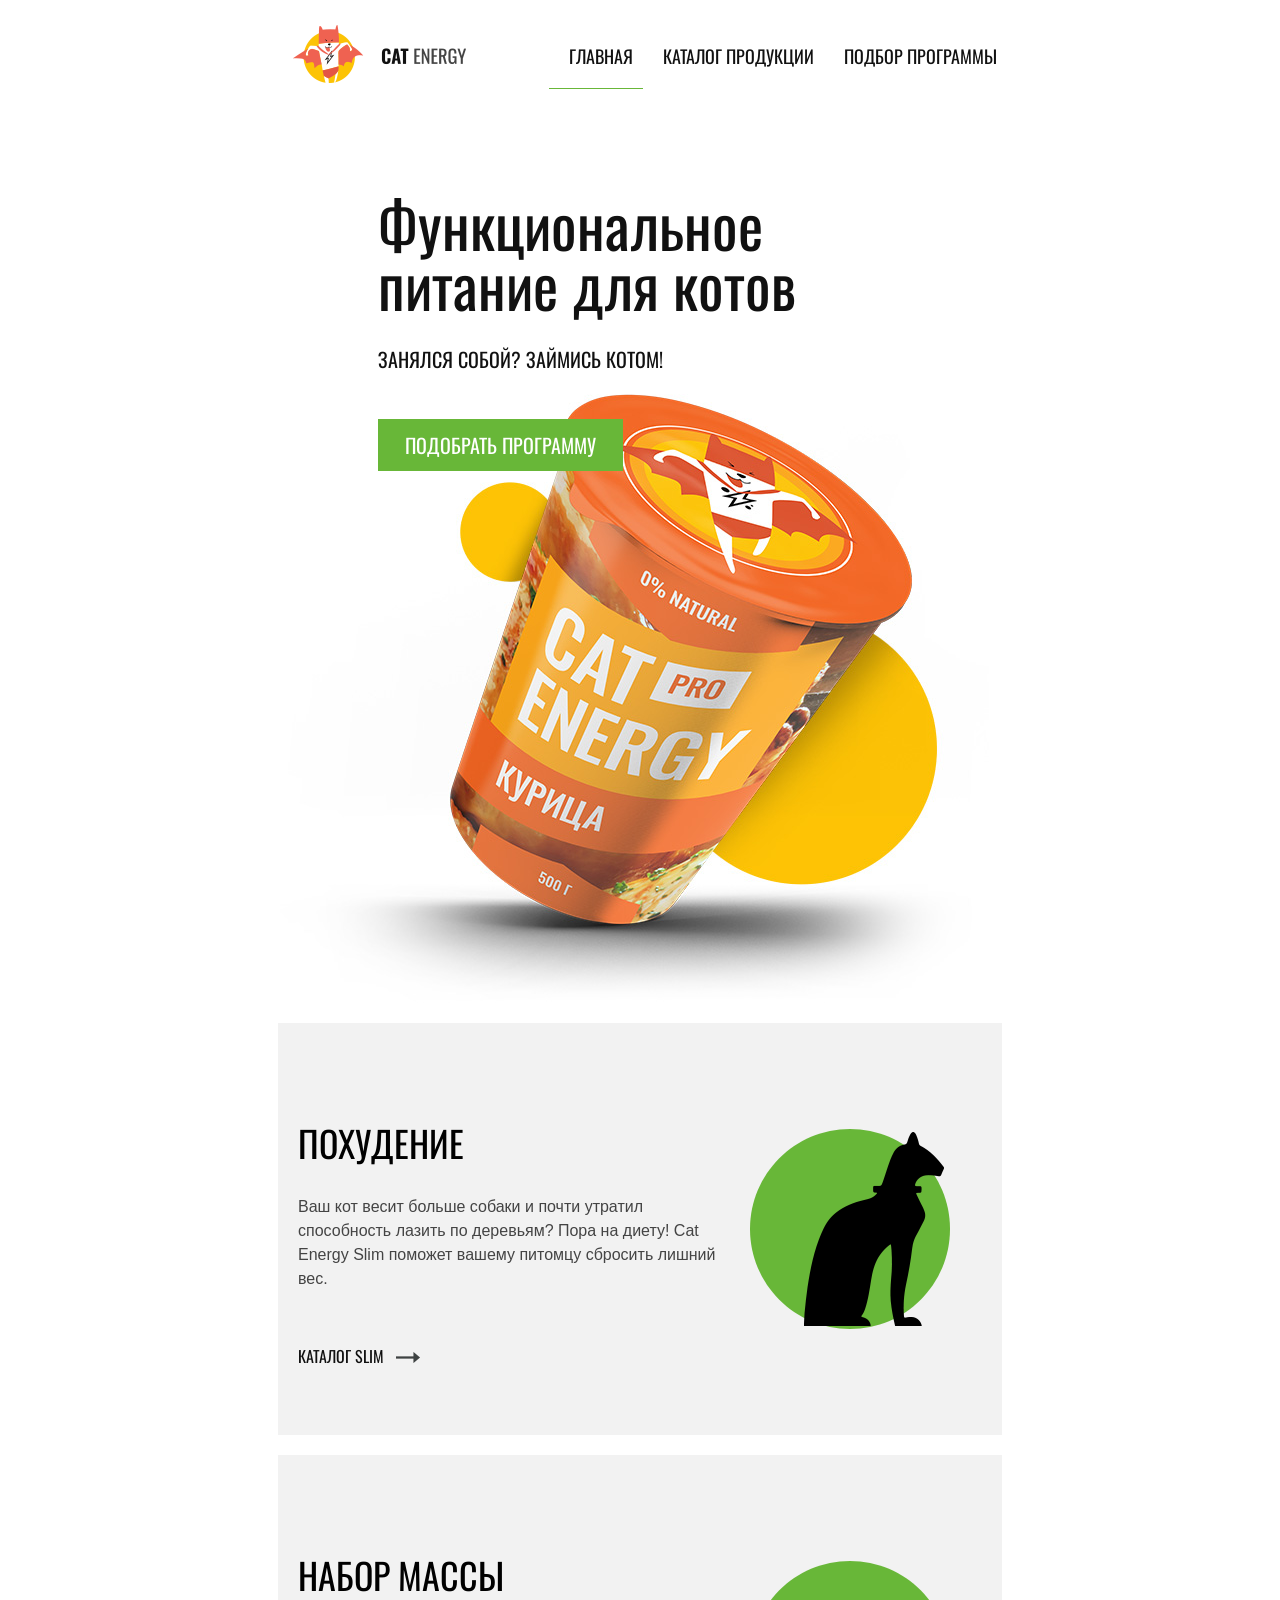
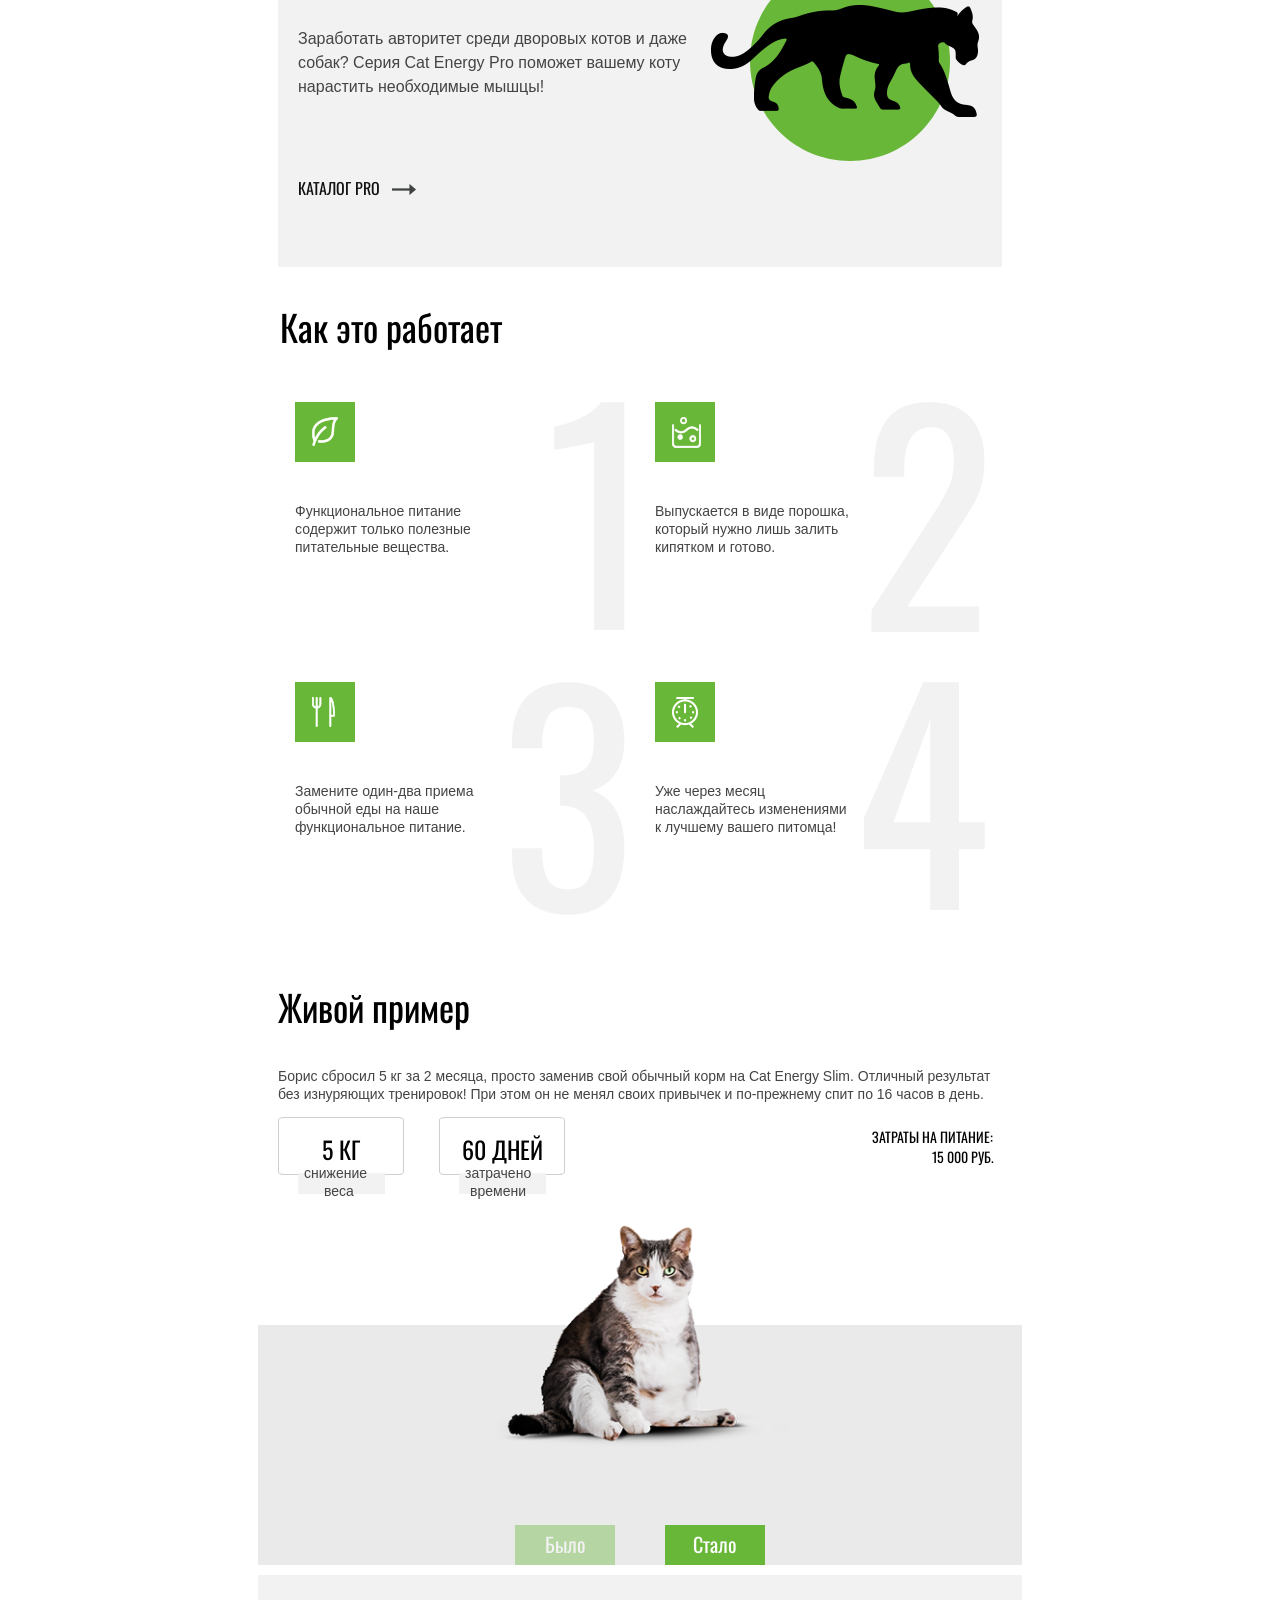
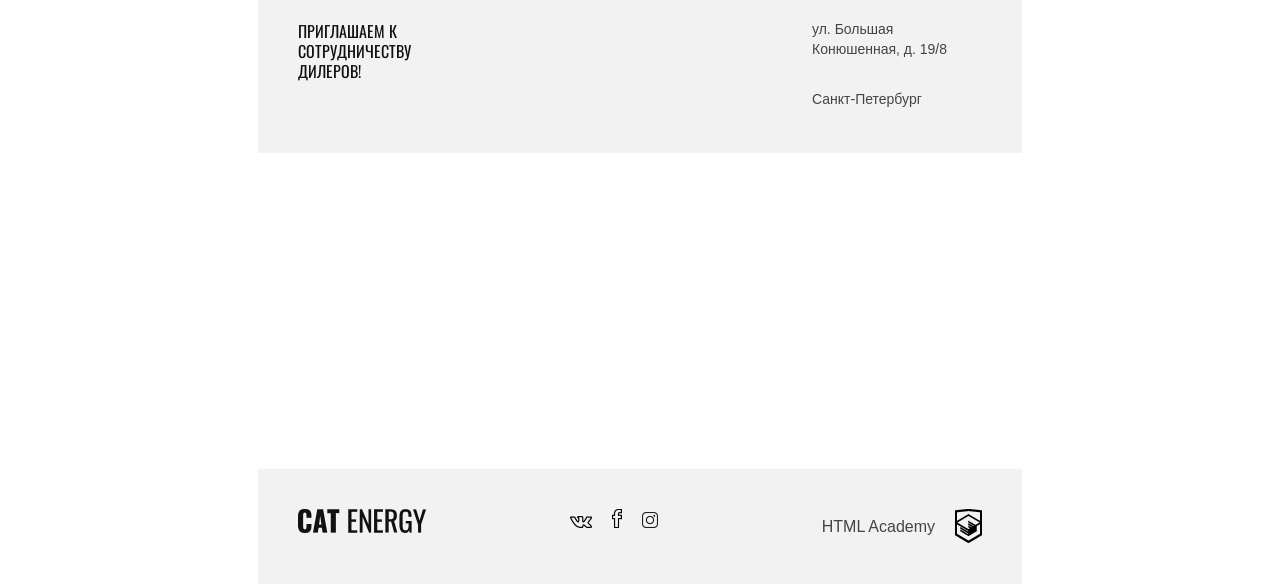
==== index.html @ 86764c68 "Add files via upload" ====
<!DOCTYPE html>
<html lang="ru">
<head>
    <meta charset="UTF-8">
    <link rel="stylesheet" href="css/normalize.css">
    <link rel="stylesheet" href="css/style.css">
    <meta name="viewport" content="width=device-width, initial-scale=1">
    <link href="https://fonts.googleapis.com/css2?family=Oswald:wght@200;300;400;500;600;700&display=swap" rel="stylesheet"> 
    <title>Cat Energy</title>
</head>
<body>
    <div class="page-container">
<header class="header">
    <ul class="header-list">
        <li><a href="#" class="main-logo"></a></li>
        <li><a href="#" class="title-logo"><img src="img/logo-mobile-header.svg" alt="Логотип"></a></li>
        <li><a href="#" class="menu-logo"><img src="img/mobile-menu.svg" alt="Открыть" class="menu-open"></a>
            <a href="#"><img src="img/m-close.svg" width="24" height="18" alt="Закрыть" class="menu-close"></a>
        </li>
    </ul>

    <nav class="main-nav">
        <ul class="main-nav-list">
            <li class="active"><a href="#">Главная</a></li>
            <li><a href="catalog.html">Каталог продукции</a></li>
            <li><a href="program.html">Подбор программы</a></li>
        </ul>
    </nav>

</header>




<main class="main-content">
    <section class="main-info">
        <header class="main-info-header">
            <h2>Функциональное питание для котов</h2>
            <p>Занялся собой? Займись котом!</p>
        </header>
        <footer class="main-info-footer">
            <a href="program.html"><button type="button">Подобрать программу</button></a>
        </footer>
        <img src="img/main-info-bg.png" alt="Cat Energy" class="main-info-pic">
    </section>
     <section class="categories">
        <ul>
            <li>
                <h2>Похудение</h2>
                <p>Ваш кот весит больше собаки и  
                    почти утратил способность лазить  по деревьям? 
                    Пора на диету! Cat Energy Slim поможет вашему  питомцу сбросить лишний вес.
                </p>
                <a href="catalog.html">Каталог Slim</a>
            </li>
            <li>
                <h2 class="add-pant">Набор массы</h2>
                <p>Заработать авторитет среди дворовых котов и даже собак?
                    Серия Cat Energy Pro поможет вашему коту нарастить необходимые мышцы!
                </p>
                <a href="catalog.html">Каталог Pro</a>
            </li>
        </ul>
    </section>
    <section class="advantages">
        <h2>Как это работает</h2>
        <ul>
            <li>
                <p>Функциональное питание содержит только полезные питательные вещества.</p>
            </li>
            <li>
                <p>Выпускается в виде порошка, который нужно лишь залить кипятком и готово.</p>
            </li>
            <li>
                <p>Замените один-два приема обычной еды на наше функциональное питание.</p>
            </li>
            <li>
                <p>Уже через месяц наслаждайтесь изменениями к лучшему вашего питомца!</p>
            </li>
        </ul>
    </section>
    <section class="example">
        <h2>Живой пример</h2>
        <p>Борис сбросил 5 кг за 2 месяца, просто заменив свой обычный корм на Cat Energy Slim. 
           Отличный результат без изнуряющих тренировок! 
           При этом он не менял своих привычек и по-прежнему спит по 16 часов в день. </p>
        <div class="example-box">
            <div class="box-border">
                <h2>5 кг</h2>
                <p>снижение <span>веса</span></p>
                <img class="back" src="img/grey_back.png">
            </div>
            <div class="box-border">
                <h2>60 дней</h2>
                <p>затрачено <span class="right">времени</span></p>
                <img class="back" src="img/grey_back.png">
            </div>
        </div>
        <h4>Затраты на питание: <span>15 000 руб.</span></h4>
        <div class="images-frame">
            <img class="before" src="/img/before-mobile.png" width="300"  alt="">
            <img class="after" src="/img/after-mobile.png" width="300"  alt="">
        </div>
    </section>
        <div class="mack"></div>
        <div class="slider">
            <div class="wrapper">
            <button type="button" class="before-button" disabled>Было</button>
            <button type="button" class="after-button">Стало</button>
            </div>
        </div>
    <section class="contacts">
            <div class="contacts-info">
                <h3>приглашаем  к сотрудничеству дилеров!</h3>
                <p>ул. Большая Конюшенная, д. 19/8 <span>Санкт-Петербург</span></p>
            </div>
    </section>   
    <section>
        <div class="contacts-map">
            <iframe src="https://www.google.com/maps/embed?pb=!1m18!1m12!1m3!1d1998.6037872533216!2d30.320858716104354!3d59.93871648187625!2m3!1f0!2f0!3f0!3m2!1i1024!2i768!4f13.1!3m3!1m2!1s0x4696310fca145cc1%3A0x42b32648d8238007!2z0JHQvtC70YzRiNCw0Y8g0JrQvtC90Y7RiNC10L3QvdCw0Y8g0YPQuy4sIDE5LzgsINCh0LDQvdC60YIt0J_QtdGC0LXRgNCx0YPRgNCzLCAxOTExODY!5e0!3m2!1sru!2sru!4v1588939594058!5m2!1sru!2sru"
               frameborder="0" style="border:0;" allowfullscreen="yes" aria-hidden="false" tabindex="0">
            </iframe>
        </div>
    </section>
</main>

<footer class="footer">
    <ul class="main-list">
        <li><a href="#"> <img src="/img/footer-logo.svg" alt="Cat Energy"></a></li>
        <li>
            <a href="#"> <img src="/img/m-vk.svg"></a>
            <a href="#"> <img src="/img/m-fb.svg"></a>
            <a href="#"> <img src="/img/m-insta.svg"></a>
        </li>
        <li><span>HTML Academy</span>
            <a href="#"> <img src="/img/htmlacademy.svg"></a>
        </li>
          
    </ul>
</footer>
<script src="js/script.js"></script>
</div>
</body>
</html>
---- css/style.css ----
html, body{
    padding: 0;
    margin: 0;
    min-width: 320px;
    font-family: 'Oswald', sans-serif;
    font-size: 20px;
    font-weight: 500;
    line-height: 20px;
}
input{
    border-style: solid;
    padding: 5px 20px;
}

.header-list{
    display: flex;
    justify-content: space-between;
    align-items: center;
    margin:0;
    padding:0;
}
.header li{
    list-style: none;
    margin: 0;
    padding: 0;
}
.header-list{
    height: 65px;
}
.header-list a{
    display: block;
}
.main-nav{
    min-height: 195px;
    display:none;
}
.main-nav-list{
   padding: 0;
   margin: 0;
}
.header-list li:last-child{
    position: relative;
    padding-top: 23px;
    padding-bottom: 24px;
    padding-right: 20px;
}
.header-list li:first-child{
    padding-top: 11px;
    padding-bottom: 16px;
    padding-left: 20px;
}
.menu-close{
    display: none;
}
.active{
    border-bottom: 1px solid  #68b738;
}
.main-nav-list a{
    display: block;
    padding: 20px;
    background-image: url(/img/border.svg);
    background-repeat: repeat-x;
    height: 24px;
    text-align: center;
    text-decoration: none;
    color: #111111;
    text-transform: uppercase;
}
.main-nav-list a:hover{
    opacity: 0.6;
}
.main-nav-list a:active{
    border-bottom: 1px solid #b3db9b;
}

.main-info{
    min-height: 480px;
    position: relative;
}
.main-info-header{
    min-height: 305px;
    border: 1px solid #65a93c;
    background: url(/img/main-info-back.png);
    background-repeat: no-repeat;
    background-position: center;
    background-color: #65a93c;
}
.main-info-header h2{
    text-align: center;
    width: 270px;
    margin: 0 auto;
    height: 74px;
    color: #ffffff;
    font-size: 36px;
    font-weight: 400;
    line-height: 36px;
    margin-top: 29px;
    margin-bottom: 19px;
}
.main-info-header p{
    width: 198px;
    height: 16px;
    color: #ffffff;
    font-size: 14px;
    font-weight: 400;
    line-height: 14px;
    text-transform: uppercase;
    margin: 0 auto;
}
.main-info-footer{
    min-height: 175px;
}
.main-logo{
    background-image: url(/img/logo.svg.svg);
    background-repeat: no-repeat;
    width: 33px;
    height: 38px;
}
.main-logo:hover{
    opacity: 0.8;
}
.main-logo:active{
    opacity: 0.6;
}
.main-info button{
    position: absolute;
    width: 280px;
    height: 40px;
    color: #ffffff;
    background-color: #68b738;
    border: none;
    top: 440px;
    left: 50%;
    margin-left: -140px;
    cursor: pointer;
    text-transform: uppercase;
}
.main-info-pic{
    position: absolute;
    left: 50%;
    top: 167px;
    margin-left: -140px;
}
.categories ul{
    margin: 20px;
    padding:  0;
}
.categories li{
    background: #f2f2f2;
    list-style: none;
    padding:20px;
    margin-top: 20px;
}

.categories li h2{
    font-size: 24px;
    font-weight: 400;
    min-height: 55px;
    line-height: 37.02px;
    text-transform: uppercase;
    text-align: center;
    background: url(/img/categories-cat.svg),
                url(/img/Ellipse_1_copy.png);
    background-repeat: no-repeat;
    background-position: 10px 0,  5px;
}
.categories .add-pant{
    padding-left: 45px;
    background: url(/img/categories-pant.png),
                url(/img/Ellipse_1_copy.png);
    background-repeat: no-repeat;
    background-position: 0px 10px, 10px 0;
}
.categories p{
    color: #444444;
    font-family: "Arial";
    font-size: 14px;
    font-weight: 400;
    line-height: 18px;
}
.categories a{
    display: block;
    text-decoration: none;
    color: #111111;
    font-size: 16px;
    font-weight: 400;
    line-height: 16px;
    text-transform: uppercase;
    border-top: 1px solid #dadada;
    padding-top: 20px;
}
.categories a::after{
    content: url(/img/right-arrow-long.svg.svg);
    padding-left: 12px;
}
.categories a:hover::after{
    content: url(/img/right-arrow-verylong.svg);
}
.advantages{
    padding: 0 22px;
    min-height: 373px;
}
.advantages ul{
    margin: 0;
    padding: 0;
}
.advantages li{
    list-style: none;
    height: 72px;
    background-image: url(/img/advantage-1.png.png),
                      url(/img/green_back.png);
    background-repeat: no-repeat;
    padding-left: 80px;
    background-position: 17px 15px, 0 0;
}
.advantages li:nth-child(2){
    background-image: url(/img/andvantage-2.png.png),
                      url(/img/green_back.png);
}
.advantages li:nth-child(3){
    background-image: url(/img/advantage-3.png.png),
                      url(/img/green_back.png);
}
.advantages li:nth-child(4){
    background-image: url(/img/advantage-4.png.png),
                      url(/img/green_back.png);
}
.advantages h2{
    font-size: 36px;
    font-weight: 400;
    line-height: 60px;
}
.advantages p{
    color: #444444;
    font-family: 'Roboto', sans-serif;
    font-size: 14px;
    font-weight: 400;
    line-height: 18px;
    
}
.example{
    background-color: #f2f2f2;
    padding: 0 20px;
}
.example h2{
    font-size: 36px;
    font-weight: 400;
    line-height: 60px;
}
.example p{
    color: #444444;
    font-family: "Arial";
    font-size: 14px;
    font-weight: 400;
    line-height: 18px;
}
.example-box{
    display: flex;
    min-width: 260px;
    justify-content: space-between;
}

.example h4{
    font-size: 14px;
    font-weight: 400;
    line-height: 20px;
    width: 200px;
    text-transform: uppercase;
    margin-top: 58px;
    margin-left: auto;
    margin-right: auto;
}
.box-border{
    border: 1px solid #cfcfcf;
    border-radius: 5%;
    width: 124px;
    height: 56px;
    display: inline-block;
    position: relative;
}
.box-border h2{
    font-size: 24px;
    font-weight: 400;
    line-height: 24px;
    text-align: center;
    text-transform: uppercase;
}
.box-border p{
    position: absolute;
    top: 32px;
    z-index: 1;
    width: 30px;
    left: 25px;
}
.box-border p span{
    margin-left: 20px;
}
.box-border .right{
    margin-left: 5px;
}
.back{
    position: absolute;
    top: 55px;
    left: 50%;
    margin-left: -43px;

}
.images-frame{
    width: 300px;
    margin: 0 auto;
    position: relative;
}
.before,
.after{
    position: absolute;
}
.after{
    display: none;
}
.slider{
    max-width: 250px;
    margin: 0 auto;
    display: flex;
    justify-content: space-between;
}
.after-button,
.before-button{
    margin-top: 290px;
    cursor: pointer;
    border: none;
    width: 100px;
    height: 40px;
    color: #ffffff;
    background-color: #68b738;
}
.before-button{
    opacity: 0.4;
}
.wrapper{
    width: 100%;
    display: flex;
    justify-content: space-between;
}
.contacts{
    min-width: 277px;
    margin: 10px auto;
    padding: 30px 20px;
    background: #f2f2f2;
}

.contacts-info{
    display: flex;
    justify-content: space-around;
}
.contacts-info h3{
    width: 123px;
    color: #111111;
    font-size: 16px;
    font-weight: 400;
    line-height: 20px;
    text-transform: uppercase;
}
.contacts-info p{
    width: 134px;
    color: #444444;
    font-family: "Arial";
    font-size: 14px;
    font-weight: 400;
    line-height: 20px;
}
.contacts-map iframe{
    height: 300px;
    width: 100%;
}
.footer{
    min-width: 320px;
    margin: 0 auto;
    min-height: 236px;
    background:#f2f2f2;
    
}
.footer ul{
    margin: 0;
    padding: 0;
}
.footer li{
    list-style: none;
    padding: 40px;
    border-bottom: 1px solid #dadada;
}
.main-list > li:first-child{
    text-align: center;
    height: 33.33333%;
}
.main-list > li:nth-child(2){
    display: flex;
    justify-content: space-around;
}
.main-list > li:last-child{
    display: flex;
    justify-content: space-between;
}
.main-list span{
    color: #444444;
    font-family: "Arial";
    font-size: 16px;
    font-weight: 400;
    line-height: 16px;
}
.programm-select h1{
    font-family: 'Oswald';
    font-size: 36px;
    font-weight: 400;
    line-height: 60px;
}
.programm-select p{
    font-size: 14px;
    font-weight: 400;
    line-height: 18px;
    text-transform: uppercase;
}
.programm-select{
    padding-left: 20px;
}
.programm-select input[type="text"],
.programm-select input[type="tel"],
.programm-select input[type="email"]{
    flex-grow: 1;
    padding-left: 10px;
    font-size: 14px;
    font-weight: 400;
    line-height: 18px;
    text-transform: uppercase;
}
.programm-select input[type="checkbox"],
.programm-select input[type="radio"]{
    margin-right: 15px;
}
.programm-select label{
    display: flex;
    align-items: center;
}
.main-form{
    padding-right: 20px;
}
.custom-checkbox,
.custom-radio{
    position: absolute;
    z-index: -1;
    opacity: 0;
}
.custom-checkbox+label{
    display: inline-flex;
    align-items: center;
    user-select: none;
}
.custom-checkbox+label::before{
    content: '';
    display: inline-block;
    width: 30px;
    height: 30px;
    flex-shrink: 0;
    flex-grow: 0;
    border: 1px solid #cdcdcd;
    margin-right: 1em;
    background-repeat: no-repeat;
    background-position: center center;
    background-size: 50% 50%;
}
.custom-checkbox:checked+label::before{
    background-image: url(/img/tick.png)
}
.custom-checkbox:not(:disabled):not(:checked)+label:hover::before{
    border: 1px solid #bababa;
}
.custom-radio{
    position: absolute;
    z-index: -1;
    opacity: 0;
}

.custom-radio+label{
    display: inline-flex;
    align-items: center;
    user-select: none;
}
.custom-radio+label::before{
    content: '';
    display: inline-block;
    width: 30px;
    height: 30px;
    flex-shrink: 0;
    flex-grow: 0;
    border: 1px solid #cdcdcd;
    border-radius: 50%;
    margin-right: 1em;
    background-repeat: no-repeat;
    background-position: center center;
    background-size: 50% 50%;
}
.custom-radio:checked+label::before {
    background-image: url(/img/radiobutton.svg);
}
.custom-radio:not(:disabled):not(:checked)+label:hover::before{
    border: 1px solid #bababa;
}
.programm-select .wrap{
    border-top: 1px solid #ededed;
}
.programm-select h3{
    font-size: 24px;
    font-weight: 400;
    line-height: 24px;
    margin-bottom: 30px;
    display: flex;
}
.programm-select h3::after{
    content: " ";
    width: 120px;
    height: 3px;
    display: flex;
    background-color: #68b738;
    flex-grow: 1;
    margin-left: 25px;
    margin-top: 13px;
}
.programm-select button{
    width: 280px;
    height: 40px;
    background-color: #68b738;
    border: none;
    color: #ffffff;
    font-size: 16px;
    font-weight: 400;
    line-height: 20px;
    text-transform: uppercase;
    cursor: pointer;
}
.about{
    display: flex;
    flex-grow: 1;
    min-height: 150px;
}
.about-inner{
    padding-bottom: 100px;
}
.programm-select input[type="tel"]{
    background-image: url(/img/phone.svg.png);
    background-repeat: no-repeat;
    background-position: 100% 50%;
}
.programm-select input[type="email"]{
    background-image: url(/img/mail.svg.svg);
    background-repeat: no-repeat;
    background-position: 100% 50%;
}
.catalog-list{
    margin: 0;
    padding: 0;
}
.catalog-item{
    height: 210px;
    border-top: 1px solid #ededed;
    margin-top: 20px;
    list-style: none;
    background-repeat: no-repeat;
    background-position: 20px 0;
    position: relative;
}
.catalog h1{
    font-family: Oswald;
    font-size: 36px;
    font-weight: 400;
    line-height: 60px;
    margin-left: 20px;
}
.catalog-list h5{
    font-size: 16px;
    font-weight: 400;
    line-height: 20px;
    text-transform: uppercase;
    float: right;
    clear: both;
    width: 80px;
    margin-right: 90px;
}
.catalog-list table{
    border-collapse: collapse;
    width: 150px;
    margin-right: 20px;
    float: right;
    clear: both; 
}
.catalog-item button{
    position: absolute;
    bottom: 0;
    width: 280px;
    height: 40px;
    background-color: #68b738;
    border: none;
    color: white;
    left: 50%;
    margin-left: -140px;
    font-size: 16px;
    font-weight: 400;
    line-height: 20px;
    text-transform: uppercase;
    cursor: pointer;
}
.catalog-item:last-child button{
    width: 280px;
    height: 40px;
    background-color: #f2f2f2;
    color: #444444;
}
.catalog-item:last-child h5{
    width: 100%;
    font-size: 16px;
    font-weight: 400;
    line-height: 20px;
    text-transform: uppercase;
    text-align: center;
    float: none;
    margin-top: 83px;
}
.catalog-item:last-child p{
    color: #444444;
    font-family: "Arial";
    font-size: 12px;
    font-weight: 400;
    line-height: 16px;
    text-align: center;
}
.catalog-list td{
    height: 11px;
    color: #444444;
    font-family: "Arial";
    font-size: 12px;
    font-weight: 400;
    line-height: 16px;
}
.catalog-list td:nth-child(2n){
   text-align: end;
}
.catalog img{
    display: none;
}
.item1{
    background-image: url(/img/catalog-1-mobile.png);
}
.item2{
    background-image: url(/img/catalog-2-mobile.png);
}
.item3{
    background-image: url(/img/catalog-3-mobile.png);
}
.item4{
    background-image: url(/img/catalog-4-mobile.png);
}
.item5{
    background-image: url(/img/catalog-5-mobile.png);
}
.item6{
    background-image: url(/img/catalog-6-mobile.png);
}
.item7{
    background-image: url(/img/catalog-7-mobile.png);
}
.item8{
    background-image: url(/img/plus-mobile.svg.svg);
    background-position: 50% 30px;
}
.extra h3{
    color: #111111;
    font-size: 24px;
    font-weight: 400;
    line-height: 24px;
    margin-left: 20px;
}
.extra h5{
    display: inline-block;
    color: #222222;
    font-size: 16px;
    font-weight: 400;
    line-height: 16px;
    text-transform: uppercase;
    margin-bottom: 5px;
}

.extra p{
    width:100%;
    color: #444444;
    font-family: "Arial";
    font-size: 14px;
    font-weight: 400;
    line-height: 14px;
}
.extra span{
    float: right;
}
.extra button{
    width: 100%;
    height: 40px;
    background-color: #68b738;
    color: #ffffff;
    font-size: 16px;
    font-weight: 400;
    line-height: 20px;
    text-transform: uppercase;
    border: none;
    cursor: pointer;
}
.extra ul{
    margin: 0;
    padding: 0;
    padding-right: 20px;
    padding-left: 20px;
}
.extra li{
    list-style: none;
    border-top: 1px solid #cdcdcd;
    margin-top: 20px;
}
.extra li:last-child{
    background: url(/img/gift.png),
                url(/img/gift-photo-mobile.jpg);
    background-repeat: no-repeat;
    background-position: 50% 60px, 0 0;
    min-height: 289px;
    width: 280px;
    margin: 0 auto;
    margin-top: 40px;
    border-top: 1px solid #cdcdcd;
}
.extra li:last-child p{
    width: 200px;
    color: #ffffff;
    font-family: "Arial";
    font-size: 16px;
    font-weight: 400;
    line-height: 20px;
    text-align: center;
    margin-top: 65%;
    margin-left: 40px;
}
.extra h3{
    display: flex;
}
.extra h3::after{
    content: " ";
    width: 10px;
    height: 3px;
    display: flex;
    background-color: #68b738;
    flex-grow: 1;
    margin-left: 25px;
    margin-top: 13px;
}



@media screen and (min-width: 768px){
    .page-container{
        width: 764px;
        margin: 0 auto;
    }
    .main-nav{
        min-height: 70px;
        display: block !important;
    }
    .header-list li:first-child{
        width:100px;
    }
    .header-list li:last-child{
        display: none;
    }
    .header-list li:nth-child(2){
        display: none;
    }
    .main-logo{
        background-image: url(/img/logo-tablet.svg);
        background-repeat: no-repeat;
        background-size: cover;
        width: 173px;
        height: 58px;
        margin-right: 96px;
    }    
    .header{
        display: flex;
        margin-top: 24px; 
        margin-right: 15px;
        margin-left: 15px;
        justify-content: space-between;
        font-size: 18px;
        font-weight: 400;
        line-height: 24.86px;
        
    }
    .main-nav-list{
       display: flex;
       justify-content: space-between;
    }
    .main-nav-list a:last-child{
        padding-right: 10px;
    }
    .main-nav-list a{
        background-image: none;
        
    }
    .main-info-footer{
        border:none;
    }
    .main-info-header{
        min-height: 305px;
        background: none;
        color: black;
        border: none;
    }
    .main-info-header h2{
        width: 450px;
        height: 122px;
        color: #111111;
        font-size: 60px;
        font-weight: 400;
        line-height: 60px;
        margin-left: 120px;
        text-align: initial;
        margin-bottom: 33px;
    }
    .main-info-header p{
        width: 340px;
        height: 22px;
        color: #111111;
        font-size: 20px;
        font-weight: 400;
        line-height: 20px;
        text-transform: uppercase;
        margin-left: 120px;
    }
    .main-info-pic{
        display: none;
    }
    .main-info{
        min-height: 809px;
        margin-top: 100px;
        background: url(/img/main-info-bg-tablet.svg);
        background-repeat: no-repeat;
        background-position: 40% 200px;
    }
    .main-info button{
        position: absolute;
        width: 245px;
        height: 52px;
        color: #ffffff;
        font-size: 20px;
        font-weight: 400;
        line-height: 20px;
        text-transform: uppercase;
        left: 260px;
        top: 225px;
    }
    .categories li{
        min-height: 372px;
        background-image:  url(/img/cat200.png),
                           url(/img/ellipse2.png);
        background-repeat: no-repeat;
        background-position: 90% 50%, 90% 50%;
    }
    .categories li:last-child{
        min-height: 372px;
        background-image:  url(/img/cat-pro200.png),
                           url(/img/ellipse2.png);
        background-repeat: no-repeat;
        background-position: 95% 50%, 90% 50%;
    }
    .categories li h2{
        width: 161px;
        height: 36px;
        font-size: 36px;
        font-weight: 400;
        line-height: 37.02px;
        background: none;
        padding-top: 81px;
        margin: 0;
    }
    .categories p{
        max-width: 430px;
        height: 88px;
        font-size: 16px;
        font-weight: 400;
        line-height: 24px;
        margin-bottom: 45px;
    }
    .categories .add-pant{
        padding-left: 0;
        width:250px;
        text-align: left;
        background: none;
    }
    .categories a{
        border: none;
    }
    
    .advantages ul{
        display: flex;
        flex-wrap: wrap;
        justify-content: space-between;
    }
    .advantages ul li{
        width: 250px;
        min-height: 250px;
        margin: 15px;
    }
    .advantages p{
        margin-top: 100px;
        margin-left: -80px;
        width: 200px;
    }
    .advantages li:nth-child(1){
        background-image: url(/img/advantage-1.png.png),
                          url(/img/green_back.png),
                          url(/img/1.png);
        background-position: 17px 15px, 0 0, 100% 0;
    }
    .advantages li:nth-child(2){
        background-image: url(/img/andvantage-2.png.png),
                          url(/img/green_back.png),
                          url(/img//2.png);
        background-position: 17px 15px, 0 0, 100% 0;
    }
    .advantages li:nth-child(3){
        background-image: url(/img/advantage-3.png.png),
                          url(/img/green_back.png),
                          url(/img/3.png);
        background-position: 17px 15px, 0 0, 100% 0;                  
    }
    .advantages li:nth-child(4){
        background-image: url(/img/advantage-4.png.png),
                          url(/img/green_back.png),
                          url(/img/4.png);
        background-position: 17px 15px, 0 0, 100% 0;
    }
    .box-border{
        display: inline-block;
        margin-right: 30px;
    }
    .slider{
        background: #eaeaea;
        max-width: 100%;
        margin-top: -100px;
    }
    .example-box{
        display: inline-block;
    }
    .example h4{
        float: right;
        margin-top: 10px;
        width:130px;
    }
    .example h4 span{
        margin-left: 60px;
    }
    .images-frame{
        margin-top: 50px;
  
    }
    .example{
        background: none;
    }
    .mack{
        width: 100%;
        height: 200px;
        background: white;
    }
    .before-button{
        margin-right: 20px;
    }
    .before-button,
    .after-button{
        margin-top: 200px;
    }
    .wrapper{
        width: 250px;
        margin: 0 auto;
    }
    .contacts-info{
        justify-content: space-between;
    }
    .contacts-info h3{
        width: 150px;
        padding-left: 20px;
    }
    .contacts-info p{
        width: 170px;
        padding-right: 20px;
    }
    .contacts-info p span{
        display: block;
        margin-top: 30px;
    }
    .main-list{
        display: flex;
        justify-content: space-between;
    }
    .footer{
        max-height: 150px;
        min-height: 0;
    }
    .footer li{
        border: none;
    }
    .main-list > li:nth-child(2) a{
        padding-right: 20px;
    }
    .main-list span{
        padding-right: 20px;
        display: block;
        margin-top: 10px;
    }
    .footer{
        margin-top:5px;
    }
   .programm-select h1{
        font-size: 60px;
        font-weight: 400;
        line-height: 60px;
        padding-left: 20px;
    }
    .programm-select h3{
        font-size: 36px;
        font-weight: 400;
        line-height: 36px;
    }
    .programm-select p{
        font-size: 20px;
        font-weight: 400;
        line-height: 30px;
        text-transform: uppercase;
        padding-left: 60px;
    }
    .programm-select h3::after{
        margin-top: 20px;
        width:100px;
    }
    .programm-select button + p{
        display: inline-block;
        margin-left: 60px;
        color: #444444;
        font-family: "Oswald";
        font-size: 16px;
        font-weight: 400;
        line-height: 16px;
    }
    .programm-select button{
        margin-left: 60px;
        cursor: pointer;
    }
    .tablet-wrap{
        display: flex;
        flex-wrap: wrap;
    }
    .tablet-wrap p{
       min-width: 30%;
    }
    .programm-select h3::before{
        content: " ";
        width: 50px;
        height: 3px;
        display: flex;
        background-color: #68b738;
        flex-grow: 0;
        margin-right: 25px;
        margin-top: 20px;
    }
    .catalog ul{
        display: flex;
        flex-wrap: wrap;
        justify-content: space-between;
    }
    .catalog h1{
        font-size: 60px;
        font-weight: 400;
        line-height: 60px;
        margin-left: 40px;
        margin-bottom: 140px;
    }
    .catalog-item{
        width: 324px;
        background: #f2f2f2;
        border: none;
        position: relative;
        min-height: 431px;
        margin-bottom: 140px;
        margin-left: 20px;
        margin-right: 20px;
    }
    .catalog-item:last-child{
        background: url(/img/plus.png);
        background-repeat: no-repeat;
        background-position:  133px 55px;
    }
    .catalog-item:last-child button{
        width: 250px;
    }
    .catalog-item:last-child h5{
        width: 110px;
        margin: 0 auto;
        margin-top: 166px;
        
    }
    .catalog-item:last-child p{
        width: 150px;
        margin-left: 80px;
    }  
    .catalog-list h5{
        float: none;
        text-align: center;
        margin-top: 165px;
        margin-right: 0;
        width: 110px;
        margin-left: 100px;
    }
    .catalog-item:nth-child(2n) h5{
        margin-left: 100px;
    }
    .catalog-item:nth-child(2n) img{
        margin-left: 100px;
        margin-left: -100px;
    }
    .catalog-list table{
        float: none;
        width: 250px;
        margin: 0 auto;
    }
    .catalog-list table td{
        border-bottom: 1px solid #cdcdcd;
        padding-top: 10px;
        padding-bottom: 5px;

    }
    .catalog-item button{
        bottom: 35px;
        width: 250px;
        left: 55%;
    }
    .catalog-item img{
        display: block;
        position: absolute;
        left: 50%;
        bottom: 300px;
        margin-left: -85px;
    }
    .extra h3{
        font-size: 36px;
        font-weight: 400;
        line-height: 36px;
    }
    .extra h3::before{
        content: " ";
        width: 50px;
        height: 3px;
        display: flex;
        background-color: #68b738;
        flex-grow: 0;
        margin-right: 25px;
        margin-top: 20px;
    }
    .extra h3::after{
        margin-top: 20px;
    }
    .extra h5{
        width: 160px;
        font-size: 20px;
        font-weight: 400;
        line-height: 20px;
        text-transform: uppercase;
    }
 
    .extra p{
        width: 70%;
        text-align: end;
        display: inline-block;
        font-family: "Arial";
        font-size: 16px;
        font-weight: 400;
        line-height: 20px;
    }
    .extra span{
        margin-left: 40px;
    }
    .extra li:last-child{
        width: 708px;
        min-height: 0;
        height: 200px;
        background: url(/img/gift.png),
                    url(/img/gift-photo-tablet.jpg.png);
        background-repeat: no-repeat;
        background-position: 91px 65px, 0 0;
    } 
    .extra li:last-child p{
        margin-top: 75px;
        margin-left: 424px;
    }
}






@media screen and (min-width: 1400px){
    body{
        background-image: url(/img/index-background-desktop.jpg.png);
        background-position: 100% 0;
        background-repeat: no-repeat;
        background-size: 50% 800px;
    }
    .page-container{
        width: 1200px;
        margin: 0 auto;
    }
    .active{
        border-bottom: 1px solid  white;
    }
    .main-info{
        display: flex;
        min-height: 696px;
        background: url(/img/main-info-desk.png);
        background-repeat: no-repeat;
        background-position: 68% 0; 
    }
    .main-info-header{
        width: 50%;
        
    }
    .main-info-footer{
        width: 50%;
       
    }
    .main-nav-list a{
        color: white;
        padding-right: 37px;
    }
   
    .main-nav-list a:hover{
        opacity: 0.8;
    }
    .main-nav-list a:active{
        border-bottom: 1px solid white;
        opacity: 0.6;
    }
    .header{
        margin-top: 54px;
        margin-left: 30px;
        margin-right: -30px; 
    }
    .main-info-header h2,
    .main-info-header p{
        margin-left: 130px;
    }
    .main-info button{
        left: 270px;  
        margin-top: 20px;
    }

    .categories{
        margin: 0 auto;
    }
    .categories ul{
        display: flex;
        justify-content: space-between;
        flex-wrap: wrap;
        margin-left: 0;
    }
    .categories ul li{
        margin: 0;
        width: 530px;
    }
    .categories li{
        background-image:  url(/img/cat-slim_desk.png),
                           url(/img/Ellipse_1_copy_desk.png);
        background-position: 66px 44px, 50px 50px;
        
    }
    .categories li h2,
    .categories .add-pant{
        width: initial;
        text-align: center;
        padding-top: 50px;
        font-size: 36px;
        font-weight: 400;
        line-height: 37.02px;
    }
    .categories .add-pant{
        padding-left: 30px;
    }
    .categories p{
        margin-top: 50px;
        margin-left: 50px;
        font-size: 16px;
        font-weight: 400;
        line-height: 24px;
        max-width: 450px;
    }
    .categories a{
        margin-left: 50px;
    }
    .categories li:last-child{
        background-image:  url(/img/cat-pro-desk.png),
                           url(/img/Ellipse_1_copy_desk.png);
        background-position: 25px 64px, 50px 50px;
    }
    .advantages ul li{
        width: 100px;
    }
    .example{
        height: 550px;
        background: #f2f2f2;
        background-image: url(/img/2-layers.png);
        background-repeat: no-repeat;
        background-position: 100% 0;
    }
    .mack,
    .slider,
    .images-frame{
        display: none;
    }
    .example p{
        width: 430px;
    }
    .example-box{
        margin-left: -300px;
    }
    .box-border p{
        width: 150px;
        margin-left: -15px;
    }
    .box-border p span{
       margin: 0;
    }
    .example{
        border: 1px solid #f2f2f2;
    }
    .example > h2{
        margin-top: 80px;
    }
    .example > p{
        margin: 50px 0;
    }
    .example h4{
        float: left;
        width: 300px;
        margin-top: 130px;
    }
    .contacts{
        position: relative;
        background: white;
    }
    .contacts-info{
        position: absolute;
        background: white;
        top: 200px;
        left: 100px;
    }
    .contacts-map iframe{
        margin-top: -70px;
    }
    .programm-select h1{
        padding-left: 40px;
    }
    .programm-select p{
        padding-left: 40px;
    }
    .desktop-wrap{
        display: flex;
        flex-wrap: wrap;
        justify-content: space-between;
        border: none;
    }
    .programm-select .wrap{
        border:none;
    }
    .programm-select .wrap:first-child{
        display: flex;
        flex-wrap: wrap;
        width: 45%;
    }
    .wrap p{
        display: flex;
        flex-grow: 1;
    }
    .wrap label{
        display: flex;
        flex-grow: 1;
    }
    .tablet-wrap p{
        min-width: 20%;
        justify-content: space-between;
    }
    .programm-select button{
        width: 568px;
        margin-left: 40px;
        cursor: pointer;
    }
    .catalog-item{
        width: 245px;
    }
    .catalog-list h5{
        margin-left: 60px;
    }
    .catalog-item:nth-child(2n) h5{
        margin-left: 65px;
    }
    .catalog-item table{
        width: 170px;
    }
    .catalog-item button{
        width: 170px;
        margin-left: -100px;
    }
    .catalog-item:last-child h5{
        margin-left: 100px;
    }
    .catalog-item:last-child button {
        width: 170px;
        margin-left: -70px;
    }
    .extra button{
        width: 250px;
        display: inline-block;
    }
    .extra h5{
        margin-right: 165px;
        margin-top: 15px;
    }
    .extra p{
        width: 300px;
        text-align: left;
    }
    .extra span{
        margin-right: 50px;
    }
    .extra li{
        width: 890px;
        margin-top: 0;
    }
    .extra li:last-child{
        width: 245px;
        height: 400px;
        background: url(/img/gift.png),
                url(/img/gift-photo-mobile.jpg);
        background-repeat: no-repeat;
        background-position: 50% 60px, 0 0;
        float: right;
        margin-top: -225px;
    }
    .extra li:last-child p{
        width: 200px;
        color: #ffffff;
        font-family: "Arial";
        font-size: 16px;
        font-weight: 400;
        line-height: 20px;
        text-align: center;
        margin-top: 60%;
        margin-left: 25px;
    }
}
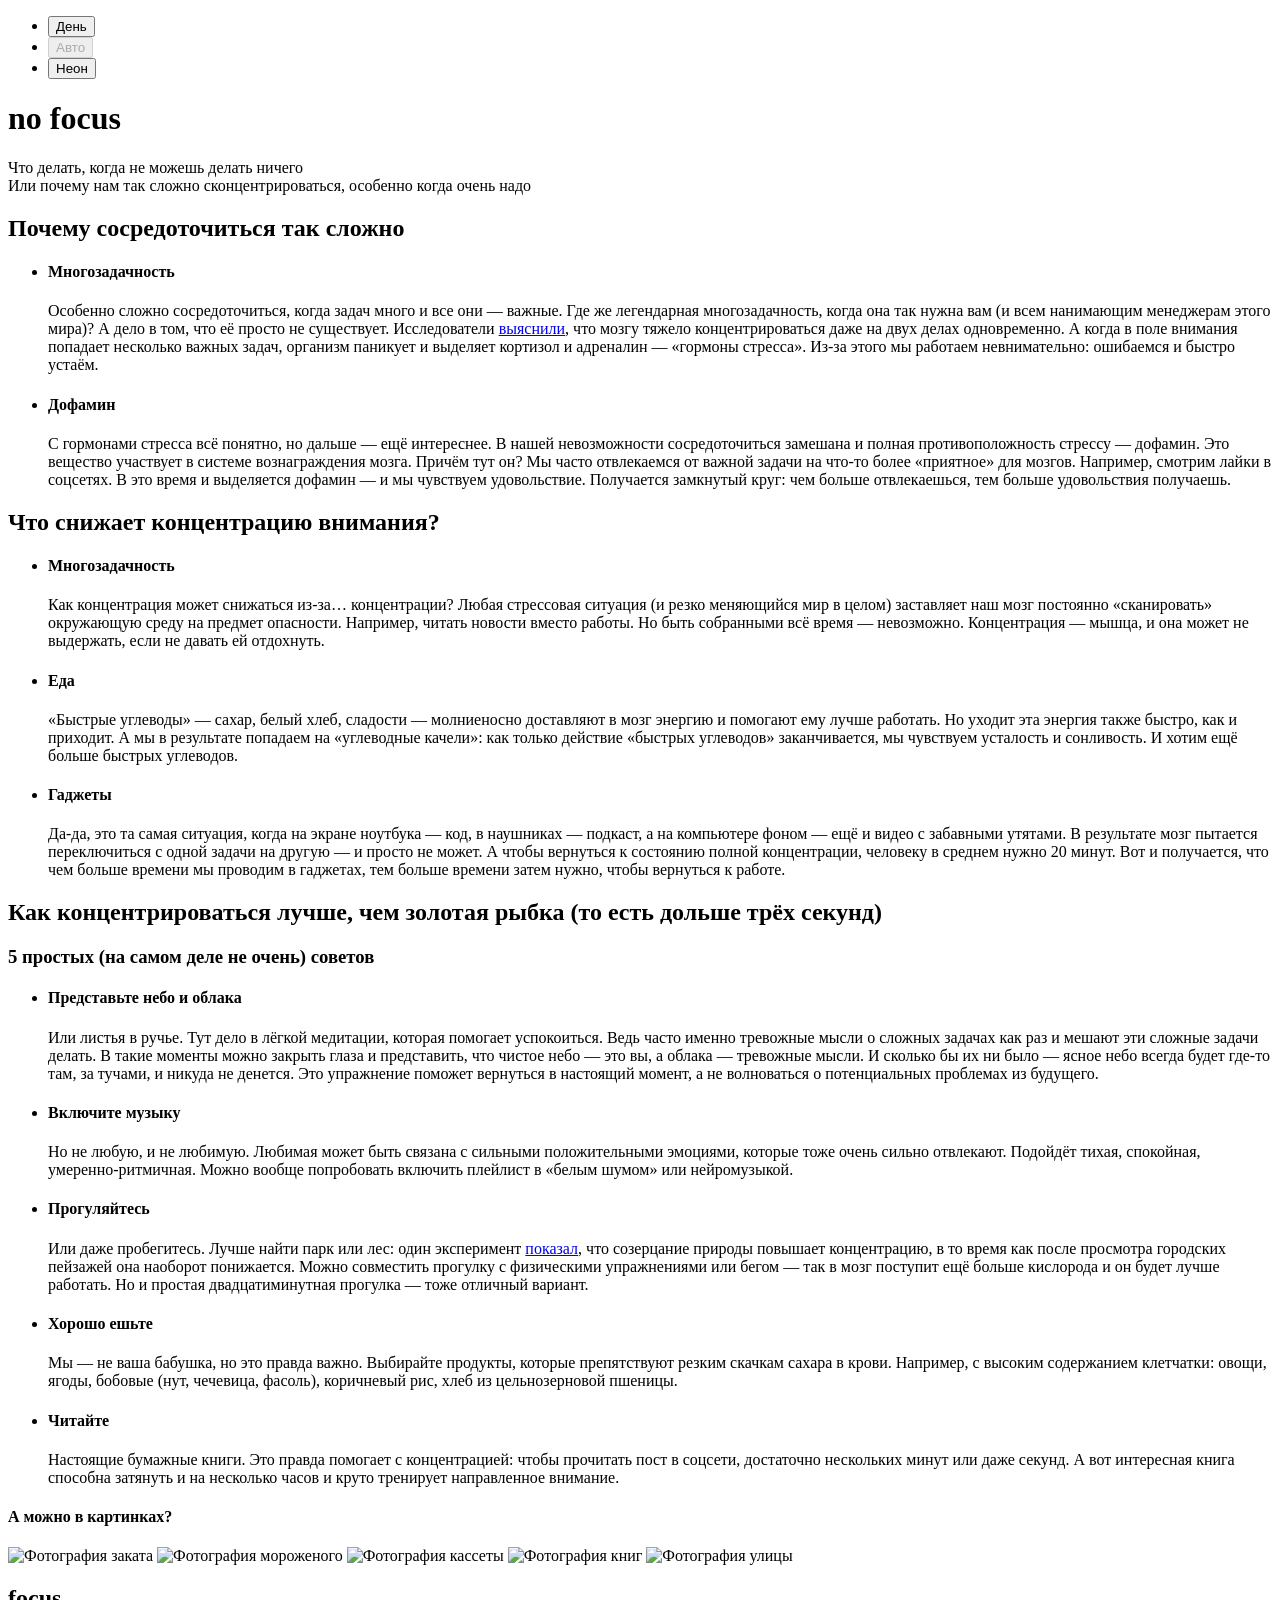
==== commit 87916197: "Add files via upload" ====
--- a/index.html
+++ b/index.html
@@ -1,144 +1,296 @@
 <!DOCTYPE html>
 <html lang="ru">
-<head>
-    <meta charset="UTF-8">
-    <link rel="stylesheet" href="css/normalize.css">
-    <link rel="stylesheet" href="css/style.css">
-    <meta name="viewport" content="width=device-width, initial-scale=1">
-    <link href="https://fonts.googleapis.com/css2?family=Oswald:wght@200;300;400;500;600;700&display=swap" rel="stylesheet"> 
-    <title>Cat Energy</title>
-</head>
-<body>
-    <div class="page-container">
-<header class="header">
-    <ul class="header-list">
-        <li><a href="#" class="main-logo"></a></li>
-        <li><a href="#" class="title-logo"><img src="img/logo-mobile-header.svg" alt="Логотип"></a></li>
-        <li><a href="#" class="menu-logo"><img src="img/mobile-menu.svg" alt="Открыть" class="menu-open"></a>
-            <a href="#"><img src="img/m-close.svg" width="24" height="18" alt="Закрыть" class="menu-close"></a>
-        </li>
-    </ul>
-
-    <nav class="main-nav">
-        <ul class="main-nav-list">
-            <li class="active"><a href="#">Главная</a></li>
-            <li><a href="catalog.html">Каталог продукции</a></li>
-            <li><a href="program.html">Подбор программы</a></li>
+  <head>
+    <meta charset="UTF-8" />
+    <meta http-equiv="X-UA-Compatible" content="IE=edge" />
+    <meta name="viewport" content="width=device-width, initial-scale=1.0" />
+    <meta name="color-scheme" content="dark light" />
+    <link rel="stylesheet" href="./fonts/fonts.css" />
+    <link rel="stylesheet" href="./styles/globals.css" />
+    <link rel="stylesheet" href="./styles/variables.css" />
+    <link rel="stylesheet" href="./styles/style.css" />
+    <link rel="stylesheet" href="./styles/dark.css" />
+    <link rel="stylesheet" href="./styles/light.css" />
+    <link rel="icon" href="./images/favicon.ico" sizes="any" />
+    <link rel="icon" href="./images/favicon.svg" type="image/svg+xml" />
+    <link rel="apple-touch-icon" href="./images/mobile-icon.png" />
+    <title>Сложно сосредоточиться</title>
+  </head>
+  <body class="page">
+    <header class="header decorated-zone">
+      <div class="header__wrapper">
+        <div aria-hidden="true" class="decorated-zone__dot"></div>
+        <nav class="header__theme-menu">
+          <ul class="header__theme-menu-list">
+            <li class="header__theme-menu-item">
+              <button
+                class="header__theme-menu-button header__theme-menu-button_type_light"
+              >
+                День
+              </button>
+            </li>
+            <li class="header__theme-menu-item">
+              <button
+                class="header__theme-menu-button header__theme-menu-button_active header__theme-menu-button_type_auto"
+                disabled
+              >
+                Авто
+              </button>
+            </li>
+            <li class="header__theme-menu-item">
+              <button
+                class="header__theme-menu-button header__theme-menu-button_type_dark"
+              >
+                Неон
+              </button>
+            </li>
+          </ul>
+        </nav>
+      </div>
+      <h1 class="header__title">no focus</h1>
+      <p class="header__description">
+        Что делать, когда не можешь делать ничего<br />
+        Или почему нам так сложно сконцентрироваться, особенно когда очень надо
+      </p>
+    </header>
+    <main>
+      <section class="content-section concentration-problems">
+        <h2 class="section-title">Почему сосредоточиться так сложно</h2>
+        <ul class="section-list">
+          <li class="section-list__item">
+            <article class="section-article">
+              <h4 class="section-article__title title-decor">
+                Многозадачность
+              </h4>
+              <p class="section-article__description">
+                Особенно сложно сосредоточиться, когда задач много и все они —
+                важные. Где же легендарная многозадачность, когда она так нужна
+                вам (и всем нанимающим менеджерам этого мира)? А дело в том, что
+                её просто не существует. Исследователи
+                <a
+                  href="https://www.ncbi.nlm.nih.gov/pmc/articles/PMC7075496/"
+                  class="section-article__link"
+                  target="_blank"
+                  >выяснили</a
+                >, что мозгу тяжело концентрироваться даже на двух делах
+                одновременно. А когда в поле внимания попадает несколько важных
+                задач, организм паникует и выделяет кортизол и адреналин —
+                «гормоны стресса». Из-за этого мы работаем невнимательно:
+                ошибаемся и быстро устаём.
+              </p>
+            </article>
+          </li>
+          <li class="section-list__item">
+            <article class="section-article">
+              <h4 class="section-article__title title-decor">Дофамин</h4>
+              <p class="section-article__description">
+                С гормонами стресса всё понятно, но дальше — ещё интереснее. В
+                нашей невозможности сосредоточиться замешана и полная
+                противоположность стрессу — дофамин. Это вещество участвует в
+                системе вознаграждения мозга. Причём тут он? Мы часто
+                отвлекаемся от важной задачи на что-то более «приятное» для
+                мозгов. Например, смотрим лайки в соцсетях. В это время и
+                выделяется дофамин — и мы чувствуем удовольствие. Получается
+                замкнутый круг: чем больше отвлекаешься, тем больше удовольствия
+                получаешь.
+              </p>
+            </article>
+          </li>
         </ul>
-    </nav>
-
-</header>
-
-
-
-
-<main class="main-content">
-    <section class="main-info">
-        <header class="main-info-header">
-            <h2>Функциональное питание для котов</h2>
-            <p>Занялся собой? Займись котом!</p>
-        </header>
-        <footer class="main-info-footer">
-            <a href="program.html"><button type="button">Подобрать программу</button></a>
-        </footer>
-        <img src="img/main-info-bg.png" alt="Cat Energy" class="main-info-pic">
-    </section>
-     <section class="categories">
-        <ul>
-            <li>
-                <h2>Похудение</h2>
-                <p>Ваш кот весит больше собаки и  
-                    почти утратил способность лазить  по деревьям? 
-                    Пора на диету! Cat Energy Slim поможет вашему  питомцу сбросить лишний вес.
-                </p>
-                <a href="catalog.html">Каталог Slim</a>
-            </li>
-            <li>
-                <h2 class="add-pant">Набор массы</h2>
-                <p>Заработать авторитет среди дворовых котов и даже собак?
-                    Серия Cat Energy Pro поможет вашему коту нарастить необходимые мышцы!
-                </p>
-                <a href="catalog.html">Каталог Pro</a>
-            </li>
+      </section>
+      <section class="content-section concentration-decrease">
+        <h2 class="section-title">Что снижает концентрацию внимания?</h2>
+        <ul class="section-list">
+          <li class="section-list__item">
+            <article class="section-article">
+              <h4 class="section-article__title title-decor">
+                Многозадачность
+              </h4>
+              <p class="section-article__description">
+                Как концентрация может снижаться из-за… концентрации? Любая
+                стрессовая ситуация (и резко меняющийся мир в целом) заставляет
+                наш мозг постоянно «сканировать» окружающую среду на предмет
+                опасности. Например, читать новости вместо работы. Но быть
+                собранными всё время — невозможно. Концентрация — мышца, и она
+                может не выдержать, если не давать ей отдохнуть.
+              </p>
+            </article>
+          </li>
+          <li class="section-list__item">
+            <article class="section-article">
+              <h4 class="section-article__title title-decor">Еда</h4>
+              <p class="section-article__description">
+                «Быстрые углеводы» — сахар, белый хлеб, сладости — молниеносно
+                доставляют в мозг энергию и помогают ему лучше работать. Но
+                уходит эта энергия также быстро, как и приходит. А мы в
+                результате попадаем на «углеводные качели»: как только действие
+                «быстрых углеводов» заканчивается, мы чувствуем усталость и
+                сонливость. И хотим ещё больше быстрых углеводов.
+              </p>
+            </article>
+          </li>
+          <li class="section-list__item">
+            <article class="section-article">
+              <h4 class="section-article__title title-decor">Гаджеты</h4>
+              <p class="section-article__description">
+                Да-да, это та самая ситуация, когда на экране ноутбука — код, в
+                наушниках — подкаст, а на компьютере фоном — ещё и видео с
+                забавными утятами. В результате мозг пытается переключиться с
+                одной задачи на другую — и просто не может. А чтобы вернуться к
+                состоянию полной концентрации, человеку в среднем нужно 20
+                минут. Вот и получается, что чем больше времени мы проводим в
+                гаджетах, тем больше времени затем нужно, чтобы вернуться к
+                работе.
+              </p>
+            </article>
+          </li>
         </ul>
-    </section>
-    <section class="advantages">
-        <h2>Как это работает</h2>
-        <ul>
-            <li>
-                <p>Функциональное питание содержит только полезные питательные вещества.</p>
-            </li>
-            <li>
-                <p>Выпускается в виде порошка, который нужно лишь залить кипятком и готово.</p>
-            </li>
-            <li>
-                <p>Замените один-два приема обычной еды на наше функциональное питание.</p>
-            </li>
-            <li>
-                <p>Уже через месяц наслаждайтесь изменениями к лучшему вашего питомца!</p>
-            </li>
-        </ul>
-    </section>
-    <section class="example">
-        <h2>Живой пример</h2>
-        <p>Борис сбросил 5 кг за 2 месяца, просто заменив свой обычный корм на Cat Energy Slim. 
-           Отличный результат без изнуряющих тренировок! 
-           При этом он не менял своих привычек и по-прежнему спит по 16 часов в день. </p>
-        <div class="example-box">
-            <div class="box-border">
-                <h2>5 кг</h2>
-                <p>снижение <span>веса</span></p>
-                <img class="back" src="img/grey_back.png">
-            </div>
-            <div class="box-border">
-                <h2>60 дней</h2>
-                <p>затрачено <span class="right">времени</span></p>
-                <img class="back" src="img/grey_back.png">
-            </div>
+      </section>
+      <section class="content-section concentration-advises">
+        <h2 class="section-title">
+          Как концентрироваться лучше, чем золотая рыбка (то есть дольше трёх
+          секунд)
+        </h2>
+        <div class="section__wrapper">
+          <h3 class="section-subtitle title-decor">
+            5 простых (на самом деле не очень) советов
+          </h3>
+          <ul class="section-list">
+            <li class="section-list__item">
+              <article class="section-article">
+                <h4 class="section-article__title title-decor">
+                  Представьте небо и облака
+                </h4>
+                <p class="section-article__description">
+                  Или листья в ручье. Тут дело в лёгкой медитации, которая
+                  помогает успокоиться. Ведь часто именно тревожные мысли о
+                  сложных задачах как раз и мешают эти сложные задачи делать. В
+                  такие моменты можно закрыть глаза и представить, что чистое
+                  небо — это вы, а облака — тревожные мысли. И сколько бы их ни
+                  было — ясное небо всегда будет где-то там, за тучами, и никуда
+                  не денется. Это упражнение поможет вернуться в настоящий
+                  момент, а не волноваться о потенциальных проблемах из
+                  будущего.
+                </p>
+              </article>
+            </li>
+            <li class="section-list__item">
+              <article class="section-article">
+                <h4 class="section-article__title title-decor">
+                  Включите музыку
+                </h4>
+                <p class="section-article__description">
+                  Но не любую, и не любимую. Любимая может быть связана с
+                  сильными положительными эмоциями, которые тоже очень сильно
+                  отвлекают. Подойдёт тихая, спокойная, умеренно-ритмичная.
+                  Можно вообще попробовать включить плейлист в «белым шумом» или
+                  нейромузыкой.
+                </p>
+              </article>
+            </li>
+            <li class="section-list__item">
+              <article class="section-article">
+                <h4 class="section-article__title title-decor">Прогуляйтесь</h4>
+                <p class="section-article__description">
+                  Или даже пробегитесь. Лучше найти парк или лес: один
+                  эксперимент
+                  <a
+                    href="https://www.sciencedirect.com/science/article/abs/pii/S0272494415000328"
+                    class="section-article__link"
+                    target="_blank"
+                    >показал</a
+                  >, что созерцание природы повышает концентрацию, в то время
+                  как после просмотра городских пейзажей она наоборот
+                  понижается. Можно совместить прогулку с физическими
+                  упражнениями или бегом — так в мозг поступит ещё больше
+                  кислорода и он будет лучше работать. Но и простая
+                  двадцатиминутная прогулка — тоже отличный вариант.
+                </p>
+              </article>
+            </li>
+            <li class="section-list__item">
+              <article class="section-article">
+                <h4 class="section-article__title title-decor">Хорошо ешьте</h4>
+                <p class="section-article__description">
+                  Мы — не ваша бабушка, но это правда важно. Выбирайте продукты,
+                  которые препятствуют резким скачкам сахара в крови. Например,
+                  с высоким содержанием клетчатки: овощи, ягоды, бобовые (нут,
+                  чечевица, фасоль), коричневый рис, хлеб из цельнозерновой
+                  пшеницы.
+                </p>
+              </article>
+            </li>
+            <li class="section-list__item">
+              <article class="section-article">
+                <h4 class="section-article__title title-decor">Читайте</h4>
+                <p class="section-article__description">
+                  Настоящие бумажные книги. Это правда помогает с концентрацией:
+                  чтобы прочитать пост в соцсети, достаточно нескольких минут
+                  или даже секунд. А вот интересная книга способна затянуть и на
+                  несколько часов и круто тренирует направленное внимание.
+                </p>
+              </article>
+            </li>
+          </ul>
         </div>
-        <h4>Затраты на питание: <span>15 000 руб.</span></h4>
-        <div class="images-frame">
-            <img class="before" src="/img/before-mobile.png" width="300"  alt="">
-            <img class="after" src="/img/after-mobile.png" width="300"  alt="">
-        </div>
-    </section>
-        <div class="mack"></div>
-        <div class="slider">
-            <div class="wrapper">
-            <button type="button" class="before-button" disabled>Было</button>
-            <button type="button" class="after-button">Стало</button>
-            </div>
-        </div>
-    <section class="contacts">
-            <div class="contacts-info">
-                <h3>приглашаем  к сотрудничеству дилеров!</h3>
-                <p>ул. Большая Конюшенная, д. 19/8 <span>Санкт-Петербург</span></p>
-            </div>
-    </section>   
-    <section>
-        <div class="contacts-map">
-            <iframe src="https://www.google.com/maps/embed?pb=!1m18!1m12!1m3!1d1998.6037872533216!2d30.320858716104354!3d59.93871648187625!2m3!1f0!2f0!3f0!3m2!1i1024!2i768!4f13.1!3m3!1m2!1s0x4696310fca145cc1%3A0x42b32648d8238007!2z0JHQvtC70YzRiNCw0Y8g0JrQvtC90Y7RiNC10L3QvdCw0Y8g0YPQuy4sIDE5LzgsINCh0LDQvdC60YIt0J_QtdGC0LXRgNCx0YPRgNCzLCAxOTExODY!5e0!3m2!1sru!2sru!4v1588939594058!5m2!1sru!2sru"
-               frameborder="0" style="border:0;" allowfullscreen="yes" aria-hidden="false" tabindex="0">
-            </iframe>
-        </div>
-    </section>
-</main>
-
-<footer class="footer">
-    <ul class="main-list">
-        <li><a href="#"> <img src="/img/footer-logo.svg" alt="Cat Energy"></a></li>
-        <li>
-            <a href="#"> <img src="/img/m-vk.svg"></a>
-            <a href="#"> <img src="/img/m-fb.svg"></a>
-            <a href="#"> <img src="/img/m-insta.svg"></a>
-        </li>
-        <li><span>HTML Academy</span>
-            <a href="#"> <img src="/img/htmlacademy.svg"></a>
-        </li>
-          
-    </ul>
-</footer>
-<script src="js/script.js"></script>
-</div>
-</body>
-</html>+      </section>
+      <section class="gallery">
+        <h4 class="section-title title-decor">А можно в картинках?</h4>
+        <picture class="picture">
+          <source srcset="./images/sunset.avif" type="image/avif" />
+          <source srcset="./images/sunset.webp" type="image/webp" />
+          <img
+            class="gallery__picture"
+            src="./images/sunset.png"
+            alt="Фотография заката"
+            loading="lazy"
+          />
+        </picture>
+        <picture class="picture">
+          <source srcset="./images/ice-cream.avif" type="image/avif" />
+          <source srcset="./images/ice-cream.webp" type="image/webp" />
+          <img
+            class="gallery__picture"
+            src="./images/ice-cream.png"
+            alt="Фотография мороженого"
+            loading="lazy"
+          />
+        </picture>
+        <picture class="picture">
+          <source srcset="./images/tape.avif" type="image/avif" />
+          <source srcset="./images/tape.webp" type="image/webp" />
+          <img
+            class="gallery__picture"
+            src="./images/tape.png"
+            alt="Фотография кассеты"
+            loading="lazy"
+          />
+        </picture>
+        <picture class="picture">
+          <source srcset="./images/books.avif" type="image/avif" />
+          <source srcset="./images/books.webp" type="image/webp" />
+          <img
+            class="gallery__picture"
+            src="./images/books.png"
+            alt="Фотография книг"
+            loading="lazy"
+          />
+        </picture>
+        <picture class="picture">
+          <source srcset="./images/street.avif" type="image/avif" />
+          <source srcset="./images/books.webp" type="image/webp" />
+          <img
+            class="gallery__picture"
+            src="./images/books.png"
+            alt="Фотография улицы"
+            loading="lazy"
+          />
+        </picture>
+      </section>
+    </main>
+    <footer class="footer decorated-zone">
+      <h2 class="footer__title">focus</h2>
+    </footer>
+    <script src="./scripts/script.js"></script>
+  </body>
+</html>
